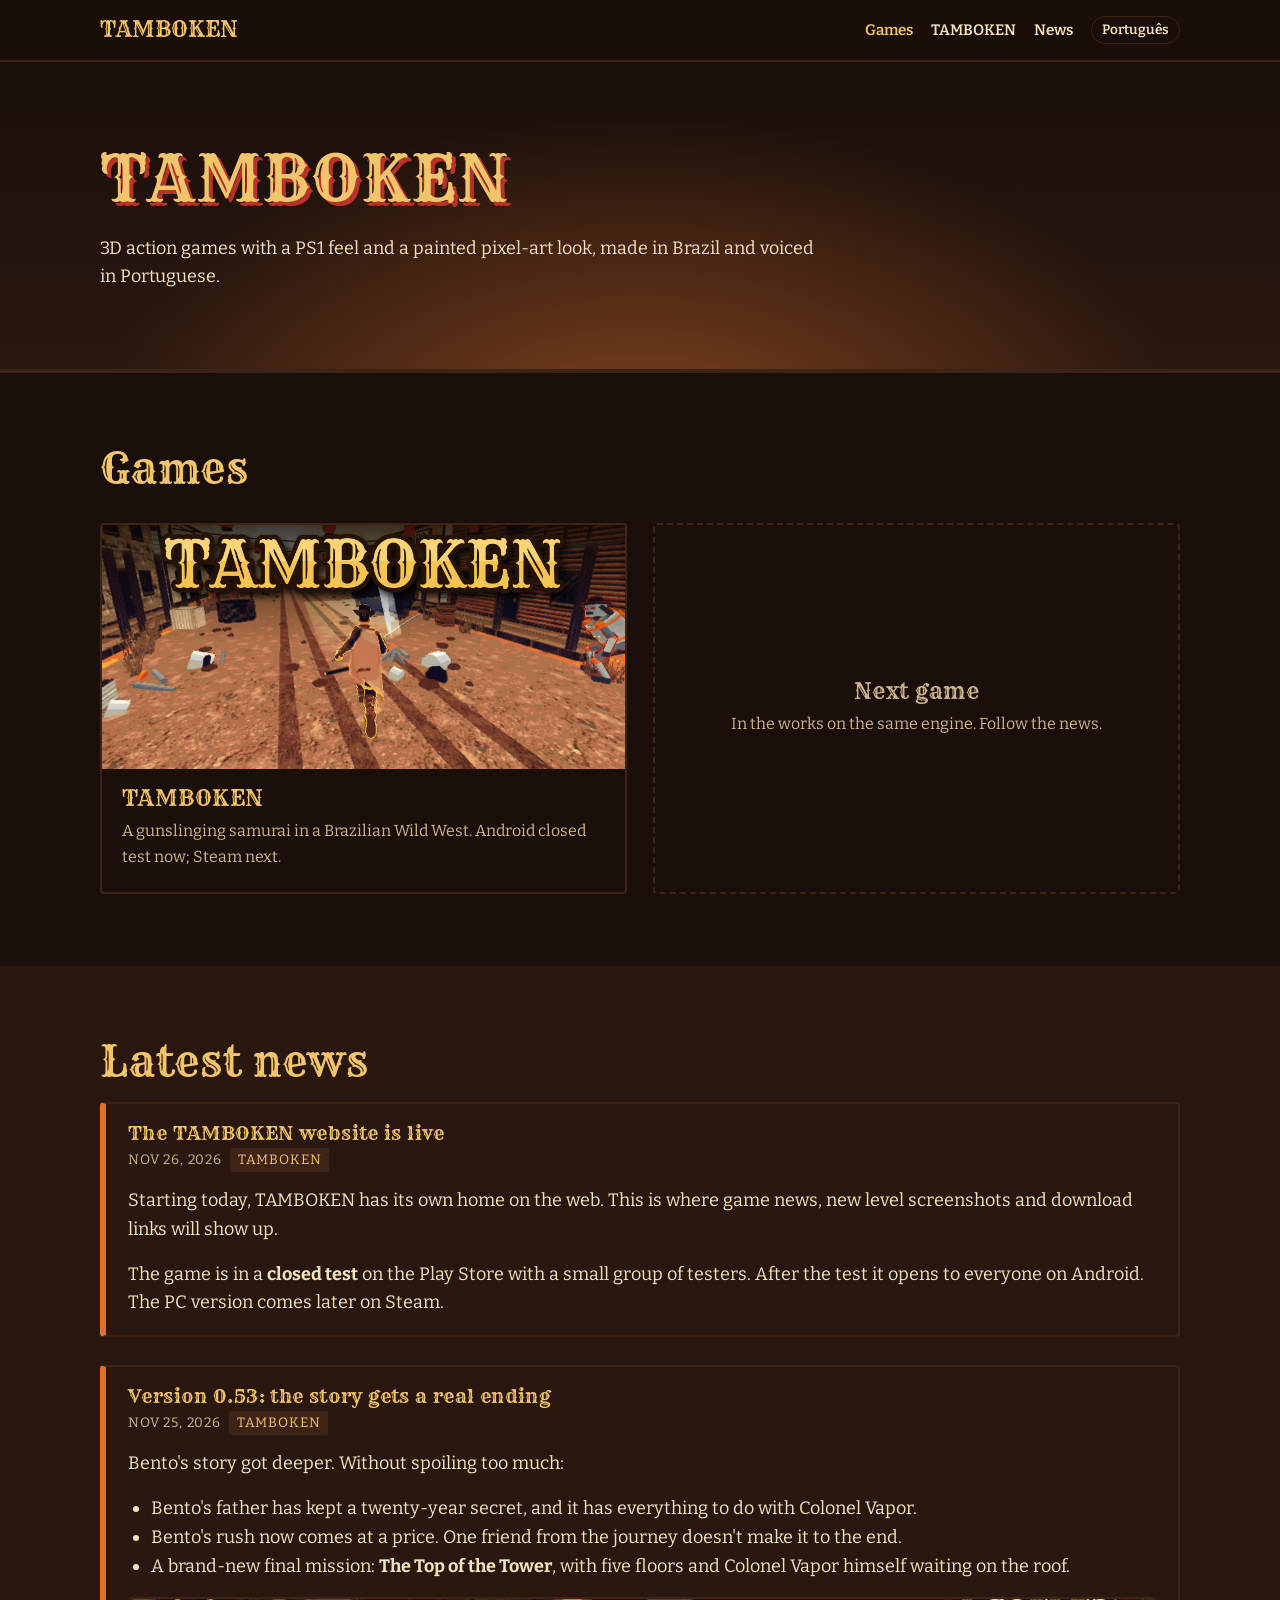
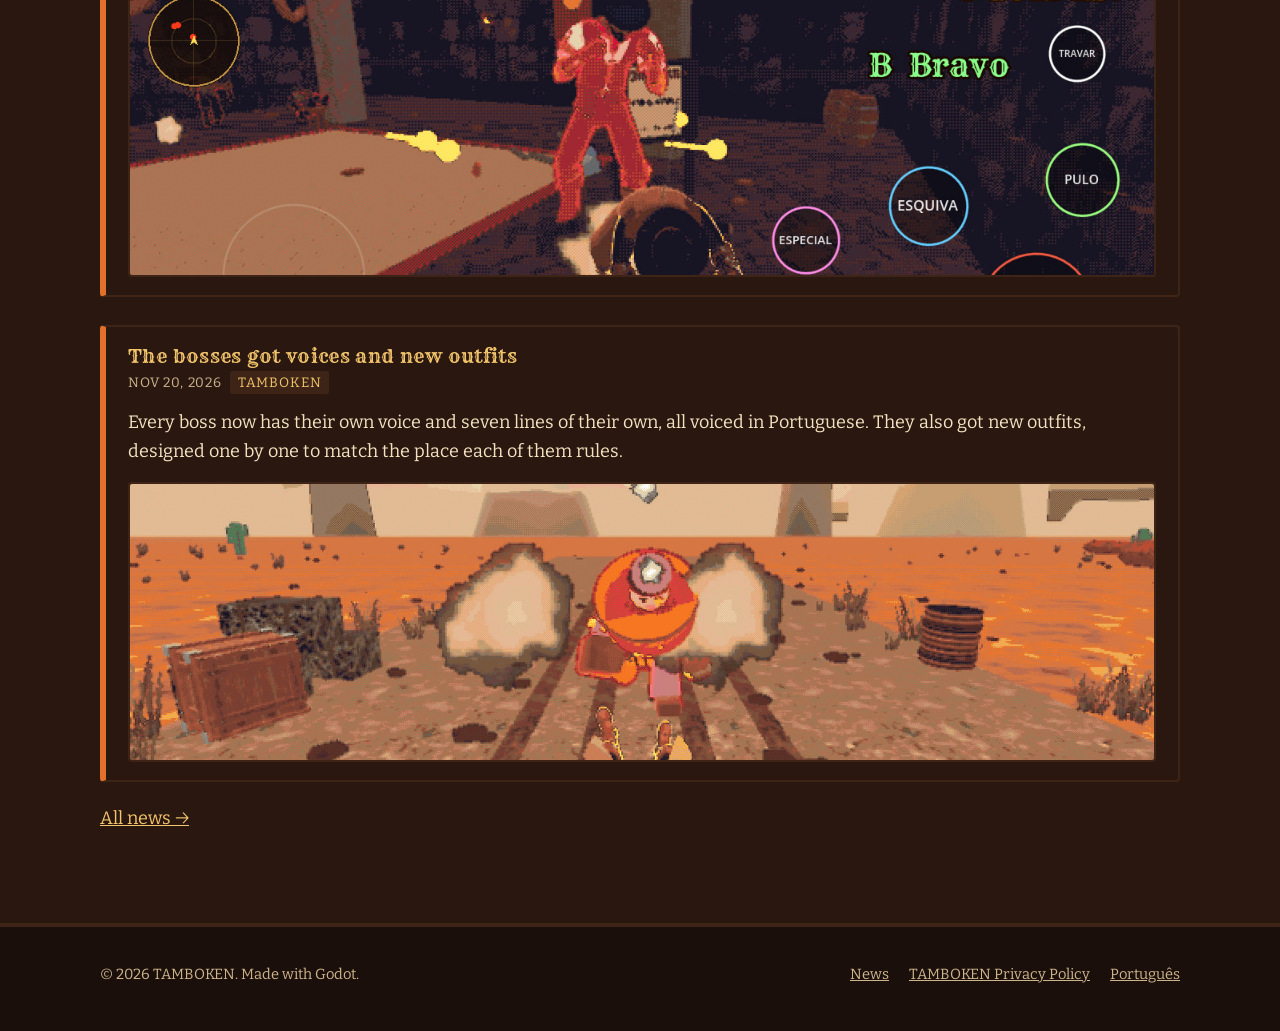
==== en/index.html @ 2572fbc9 "Site completo do TAMBOKEN (estudio, jogo, novidades, privacidade, ingles)" ====
<!doctype html>
<html lang="en">
<head>
<meta charset="utf-8">
<meta name="viewport" content="width=device-width, initial-scale=1">
<title>Games — TAMBOKEN</title>
<meta name="description" content="3D action games with a painted pixel-art look, made in Brazil. Meet TAMBOKEN: a gunslinging samurai in a Brazilian Wild West.">
<meta property="og:title" content="TAMBOKEN and other games">
<meta property="og:image" content="../tamboken/imagens/compartilhar.jpg">
<meta name="theme-color" content="#1a0f0a">
<link rel="alternate" hreflang="pt-BR" href="../">
<link rel="icon" href="../tamboken/imagens/cartao.jpg">
<link rel="stylesheet" href="../assets/estilo.css">
</head>
<body>
<a class="pular" href="#conteudo">Skip to content</a>

<header class="topo">
  <div class="envolve">
    <a class="marca" href="./" data-estudio>TAMBOKEN</a>
    <nav class="menu" aria-label="Menu">
      <a href="./" aria-current="page">Games</a>
      <a href="tamboken/">TAMBOKEN</a>
      <a href="novidades/">News</a>
      <a class="idioma" href="../" lang="pt-BR" hreflang="pt-BR">Português</a>
    </nav>
  </div>
</header>

<main id="conteudo">
  <section class="estudio-capa">
    <div class="envolve">
      <h1 data-estudio>TAMBOKEN</h1>
      <p class="intro">3D action games with a PS1 feel and a painted pixel-art look, made in Brazil and voiced in Portuguese.</p>
    </div>
  </section>

  <section class="secao">
    <div class="envolve">
      <h2>Games</h2>
      <div class="jogos">
        <a class="jogo-cartao" href="tamboken/">
          <img src="../tamboken/imagens/cartao.jpg" alt="TAMBOKEN" width="920" height="430">
          <div class="corpo">
            <h3>TAMBOKEN</h3>
            <p>A gunslinging samurai in a Brazilian Wild West. Android closed test now; Steam next.</p>
          </div>
        </a>
        <div class="jogo-cartao vazio">
          <div>
            <h3>Next game</h3>
            <p>In the works on the same engine. Follow the news.</p>
          </div>
        </div>
      </div>
    </div>
  </section>

  <section class="secao escura">
    <div class="envolve">
      <h2>Latest news</h2>
      <div class="posts resumo-posts" data-posts="novidades/posts.txt" data-limite="3" data-vazio="No news yet." data-erro="News could not be loaded right now."></div>
      <p style="margin-top:22px"><a href="novidades/">All news →</a></p>
    </div>
  </section>
</main>

<footer class="rodape">
  <div class="envolve">
    <div>© <span data-ano>2026</span> <span data-estudio>TAMBOKEN</span>. Made with Godot.</div>
    <nav aria-label="Footer">
      <a href="novidades/">News</a>
      <a href="../tamboken/privacidade.html#en">TAMBOKEN Privacy Policy</a>
      <a href="../" lang="pt-BR">Português</a>
    </nav>
  </div>
</footer>

<script src="../config.js"></script>
<script src="../assets/site.js"></script>
</body>
</html>
---- assets/estilo.css ----
/* ============ Fontes (SIL OFL — uso comercial permitido) ============ */
@font-face { font-family: "Rye"; src: url("fontes/Rye-Regular.ttf") format("truetype"); font-display: swap; }
@font-face { font-family: "Bitter"; src: url("fontes/Bitter.ttf") format("truetype"); font-weight: 100 900; font-display: swap; }

:root {
  --tinta: #1a0f0a;
  --tinta-2: #2a1810;
  --madeira: #3d2416;
  --papel: #f3e2c0;
  --papel-2: #e8d1a4;
  --ouro: #f2c46b;
  --ouro-2: #d9a441;
  --sol: #e0702a;
  --lanterna: #b8322a;
  --texto: #f3e2c0;
  --texto-suave: #cdb48c;
  --largura: 1120px;
  --raio: 4px;
}

* { box-sizing: border-box; }
html { scroll-behavior: smooth; }
body {
  margin: 0;
  background: var(--tinta);
  color: var(--texto);
  font-family: "Bitter", Georgia, serif;
  font-size: 18px;
  line-height: 1.6;
}
img, video { max-width: 100%; height: auto; display: block; }
a { color: var(--ouro); }
a:hover { color: #fff; }
h1, h2, h3 { font-family: "Rye", Georgia, serif; font-weight: normal; line-height: 1.15; letter-spacing: .02em; }
h2 { font-size: clamp(1.8rem, 4vw, 2.6rem); color: var(--ouro); margin: 0 0 .4em; }
h3 { font-size: 1.35rem; color: var(--ouro); margin: 0 0 .3em; }
.envolve { max-width: var(--largura); margin: 0 auto; padding: 0 20px; }
.pular { position: absolute; left: -999px; }
.pular:focus { left: 10px; top: 10px; background: var(--ouro); color: var(--tinta); padding: 8px 12px; z-index: 99; }

/* ============ Topo ============ */
.topo {
  position: sticky; top: 0; z-index: 20;
  background: rgba(26, 15, 10, .94);
  border-bottom: 2px solid var(--madeira);
  backdrop-filter: blur(4px);
}
.topo .envolve { display: flex; align-items: center; gap: 18px; min-height: 60px; flex-wrap: wrap; }
.marca { font-family: "Rye", serif; font-size: 1.35rem; color: var(--ouro); text-decoration: none; margin-right: auto; }
.menu { display: flex; gap: 6px 18px; flex-wrap: wrap; align-items: center; }
.menu a { color: var(--texto); text-decoration: none; font-weight: 600; font-size: .95rem; }
.menu a:hover, .menu a[aria-current="page"] { color: var(--ouro); }
.menu .idioma { border: 1px solid var(--madeira); padding: 2px 10px; border-radius: 20px; font-size: .85rem; }

/* ============ Botões ============ */
.botoes { display: flex; flex-wrap: wrap; gap: 12px; margin: 22px 0 0; }
.botao {
  display: inline-flex; align-items: center; gap: 10px;
  font-family: "Bitter", serif; font-weight: 800; font-size: 1.05rem;
  text-decoration: none; text-transform: uppercase; letter-spacing: .04em;
  padding: 14px 22px; border-radius: var(--raio);
  background: var(--ouro); color: var(--tinta);
  border: 2px solid var(--ouro);
  box-shadow: 4px 4px 0 var(--lanterna);
  transition: transform .1s, box-shadow .1s;
}
.botao:hover { color: var(--tinta); transform: translate(-2px, -2px); box-shadow: 6px 6px 0 var(--lanterna); }
.botao.secundario { background: transparent; color: var(--ouro); box-shadow: 4px 4px 0 var(--madeira); }
.botao.secundario:hover { color: #fff; }
.botao.em-breve { background: var(--tinta-2); color: var(--texto-suave); border-color: var(--madeira); box-shadow: none; cursor: default; pointer-events: none; }
.botao svg { width: 22px; height: 22px; flex: none; }
.botao small { display: block; font-size: .7rem; font-weight: 600; opacity: .8; letter-spacing: .02em; }
[hidden] { display: none !important; }

/* ============ Capa do jogo ============ */
.capa { position: relative; overflow: hidden; border-bottom: 4px solid var(--madeira); }
.capa-img { width: 100%; aspect-ratio: 1232 / 706; max-height: 78vh; object-fit: cover; object-position: center top; }
.capa::after {
  content: ""; position: absolute; inset: 0;
  background: linear-gradient(to bottom, transparent 45%, rgba(26, 15, 10, .75) 75%, var(--tinta) 100%);
  pointer-events: none;
}
.capa-texto { position: absolute; left: 0; right: 0; bottom: 0; z-index: 2; padding-bottom: 28px; }
.lema { font-family: "Rye", serif; font-size: clamp(1.6rem, 4.5vw, 3rem); color: #fff; margin: 0; text-shadow: 3px 3px 0 var(--lanterna); }
.resumo { max-width: 640px; font-size: 1.1rem; margin: 8px 0 0; text-shadow: 0 2px 6px #000; }
.selo {
  display: inline-block; font-weight: 800; font-size: .8rem; text-transform: uppercase; letter-spacing: .08em;
  background: var(--lanterna); color: #fff; padding: 4px 10px; border-radius: 2px; margin-bottom: 10px;
}
@media (max-width: 720px) {
  .capa-texto { position: static; padding-top: 10px; }
  .capa::after { display: none; }
}

/* ============ Seções ============ */
.secao { padding: 72px 0; }
.secao.papel { background: var(--papel); color: var(--tinta); }
.secao.papel h2, .secao.papel h3 { color: var(--lanterna); }
.secao.papel a { color: var(--lanterna); }
.secao.escura { background: var(--tinta-2); }
.intro { max-width: 720px; font-size: 1.12rem; }
.divisa { height: 14px; background:
  repeating-linear-gradient(90deg, var(--ouro-2) 0 8px, transparent 8px 16px) top / 100% 4px no-repeat,
  repeating-linear-gradient(90deg, transparent 0 8px, var(--ouro-2) 8px 16px) bottom / 100% 4px no-repeat;
  opacity: .5; }

.historia { display: grid; grid-template-columns: 1.1fr .9fr; gap: 48px; align-items: center; }
.historia p { margin: 0 0 1em; }
.telefone {
  justify-self: center; width: min(320px, 100%);
  padding: 12px; background: #0d0806; border: 3px solid var(--madeira); border-radius: 28px;
  box-shadow: 10px 10px 0 rgba(0, 0, 0, .35);
}
.telefone video { width: 100%; aspect-ratio: 9 / 16; border-radius: 18px; background: #000; }
.legenda { text-align: center; font-size: .9rem; color: var(--texto-suave); margin-top: 10px; }
@media (max-width: 860px) { .historia { grid-template-columns: 1fr; } }

.cartazes { display: grid; grid-template-columns: repeat(4, 1fr); gap: 22px; margin-top: 32px; }
@media (max-width: 960px) { .cartazes { grid-template-columns: repeat(2, 1fr); } }
@media (max-width: 540px) { .cartazes { grid-template-columns: 1fr; } }
.cartaz {
  background: var(--papel-2); color: var(--tinta);
  border: 2px solid var(--madeira); padding: 22px 20px;
  box-shadow: 6px 6px 0 rgba(61, 36, 22, .35);
  position: relative;
}
.cartaz::before { content: "★"; position: absolute; top: 10px; right: 14px; color: var(--lanterna); font-size: 1.1rem; }
.cartaz h3 { color: var(--lanterna); }
.cartaz p { margin: 0; font-size: 1rem; }

.galeria { display: grid; grid-template-columns: repeat(auto-fill, minmax(260px, 1fr)); gap: 12px; margin-top: 28px; }
.galeria button { padding: 0; border: 2px solid var(--madeira); background: none; cursor: zoom-in; border-radius: var(--raio); overflow: hidden; }
.galeria img { width: 100%; aspect-ratio: 16 / 9; object-fit: cover; transition: transform .25s; }
.galeria button:hover img, .galeria button:focus-visible img { transform: scale(1.04); }

.lista-check { list-style: none; padding: 0; margin: 0; columns: 2 280px; column-gap: 40px; }
.lista-check li { break-inside: avoid; padding: 6px 0 6px 30px; position: relative; }
.lista-check li::before { content: "✦"; position: absolute; left: 0; color: var(--sol); }

.chamada { text-align: center; }
.chamada .botoes { justify-content: center; }
.chamada p { max-width: 640px; margin: 0 auto; }

/* ============ Lightbox ============ */
.lupa { position: fixed; inset: 0; z-index: 50; background: rgba(0, 0, 0, .92); display: grid; place-items: center; padding: 20px; }
.lupa img { max-height: 90vh; border: 3px solid var(--madeira); }
.lupa button { position: absolute; top: 14px; right: 18px; font-size: 2rem; background: none; border: 0; color: #fff; cursor: pointer; }

/* ============ Estúdio (página inicial) ============ */
.estudio-capa { padding: 80px 0 60px; background:
  radial-gradient(ellipse at 50% 120%, rgba(224, 112, 42, .45), transparent 60%),
  linear-gradient(var(--tinta), var(--tinta-2)); border-bottom: 4px solid var(--madeira); }
.estudio-capa h1 { font-size: clamp(2.2rem, 6vw, 4rem); color: var(--ouro); margin: 0 0 12px; text-shadow: 4px 4px 0 var(--lanterna); }
.jogos { display: grid; grid-template-columns: repeat(auto-fit, minmax(300px, 1fr)); gap: 26px; margin-top: 30px; }
.jogo-cartao { background: var(--tinta); border: 2px solid var(--madeira); border-radius: var(--raio); overflow: hidden; text-decoration: none; color: var(--texto); display: flex; flex-direction: column; transition: transform .15s, border-color .15s; }
a.jogo-cartao:hover { transform: translateY(-4px); border-color: var(--ouro-2); color: var(--texto); }
.jogo-cartao img { width: 100%; aspect-ratio: 920 / 430; object-fit: cover; }
.jogo-cartao .corpo { padding: 18px 20px 22px; }
.jogo-cartao p { margin: 0; font-size: 1rem; color: var(--texto-suave); }
.jogo-cartao.vazio { border-style: dashed; justify-content: center; align-items: center; min-height: 260px; text-align: center; padding: 20px; }
.jogo-cartao.vazio h3 { color: var(--texto-suave); }

/* ============ Novidades ============ */
.posts { display: grid; gap: 28px; }
.post { background: var(--tinta-2); border: 2px solid var(--madeira); border-left: 6px solid var(--sol); padding: 26px 28px; border-radius: var(--raio); }
.post h3 { font-size: 1.5rem; margin-bottom: 4px; }
.post .data { font-size: .85rem; color: var(--texto-suave); text-transform: uppercase; letter-spacing: .06em; margin: 0 0 14px; }
.post .etiqueta { display: inline-block; margin-left: 8px; background: var(--madeira); color: var(--ouro); padding: 1px 8px; border-radius: 2px; }
.post p { margin: 0 0 .9em; }
.post ul { margin: 0 0 .9em; padding-left: 1.3em; }
.post img { border: 2px solid var(--madeira); margin: 8px 0 14px; border-radius: var(--raio); }
.post :last-child { margin-bottom: 0; }
.resumo-posts .post { padding: 18px 22px; }
.resumo-posts .post h3 { font-size: 1.2rem; }
.resumo-posts .post img { width: 100%; max-height: 280px; object-fit: cover; }
.aviso { color: var(--texto-suave); font-style: italic; }

/* ============ Texto (privacidade) ============ */
.texto { max-width: 780px; }
.texto h1 { font-size: clamp(1.8rem, 4vw, 2.6rem); color: var(--lanterna); margin: 0 0 6px; }
.texto h2 { font-family: "Bitter", serif; font-weight: 800; font-size: 1.15rem; color: var(--lanterna); margin: 1.6em 0 .4em; text-transform: uppercase; letter-spacing: .04em; }
.texto ul { padding-left: 1.2em; }
.texto .data { color: #6b4a2e; margin-top: 0; }
.texto hr { border: 0; border-top: 2px dashed var(--madeira); margin: 56px 0; }
.trocar-idioma { display: inline-block; margin-bottom: 26px; font-weight: 700; }

/* ============ Rodapé ============ */
.rodape { border-top: 4px solid var(--madeira); padding: 36px 0 44px; font-size: .92rem; color: var(--texto-suave); }
.rodape .envolve { display: flex; flex-wrap: wrap; gap: 14px 28px; justify-content: space-between; }
.rodape nav { display: flex; flex-wrap: wrap; gap: 8px 20px; }
.rodape a { color: var(--texto-suave); }
.rodape a:hover { color: var(--ouro); }
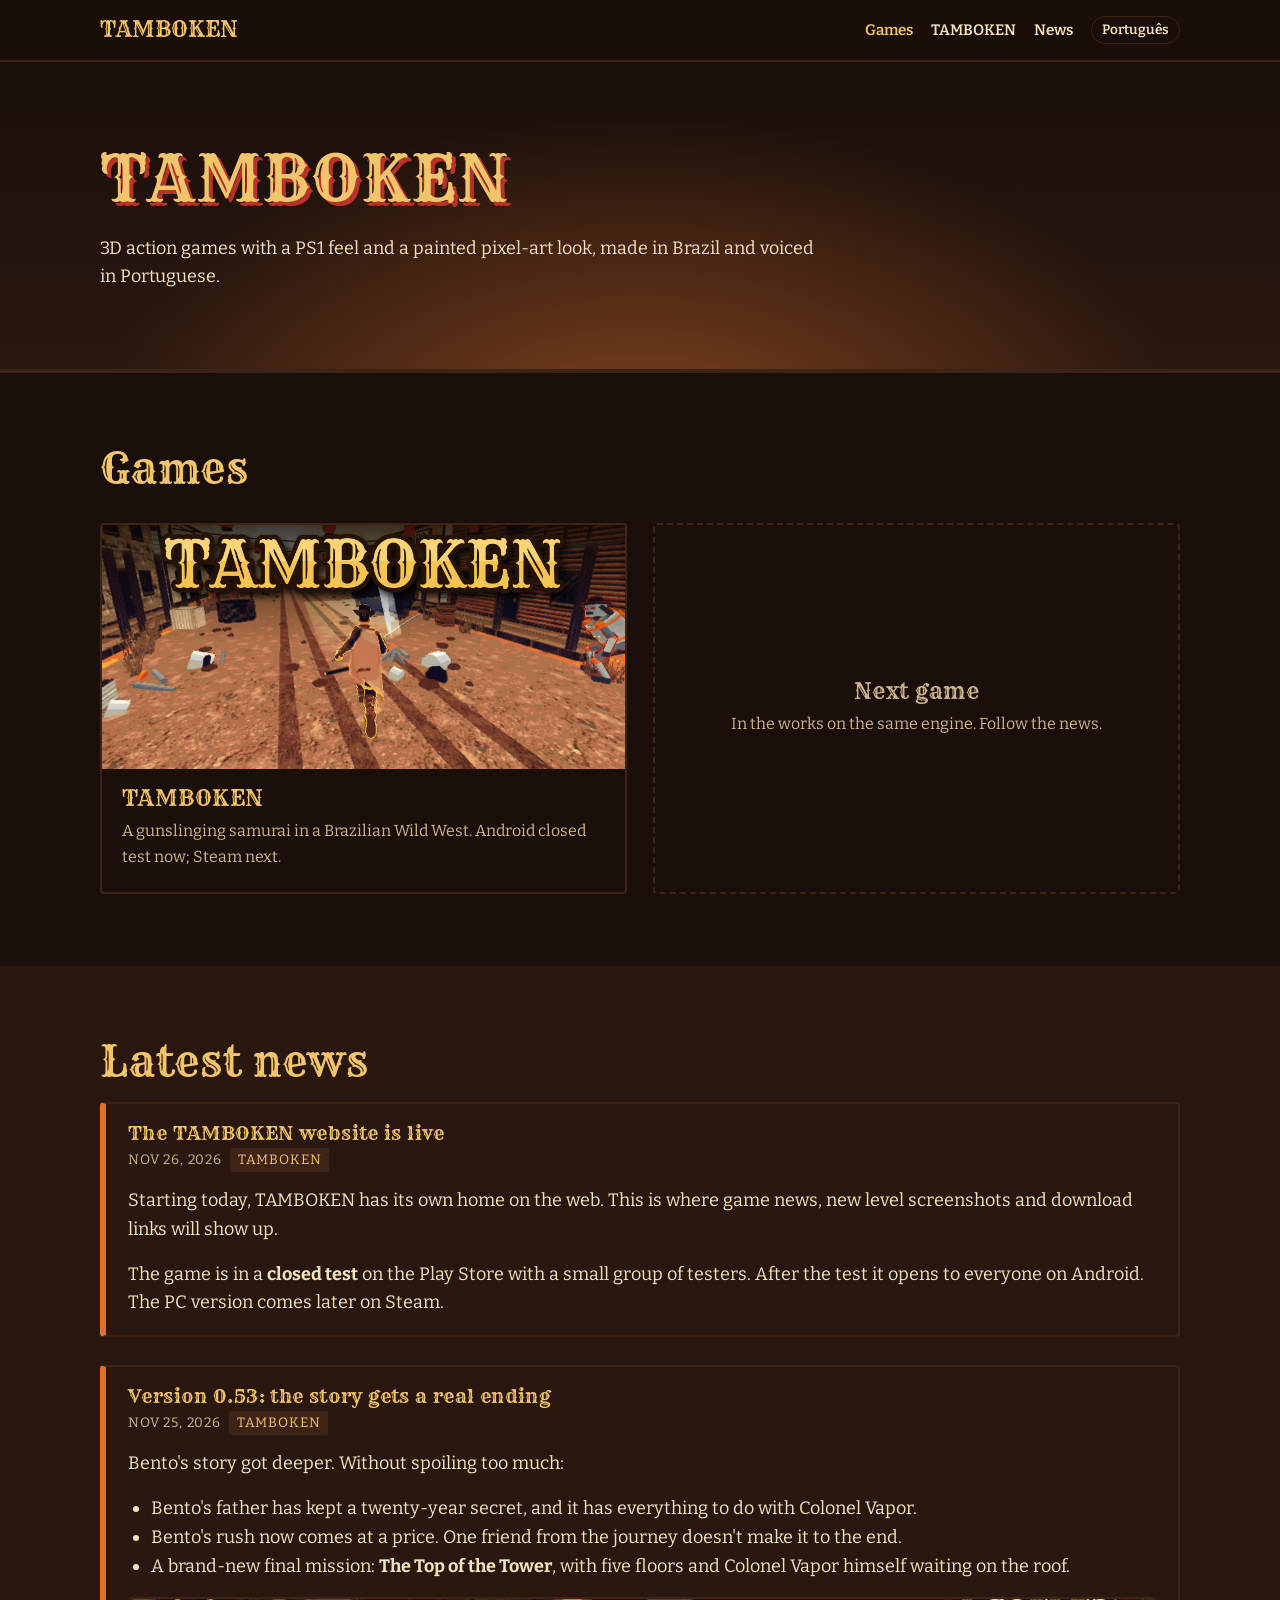
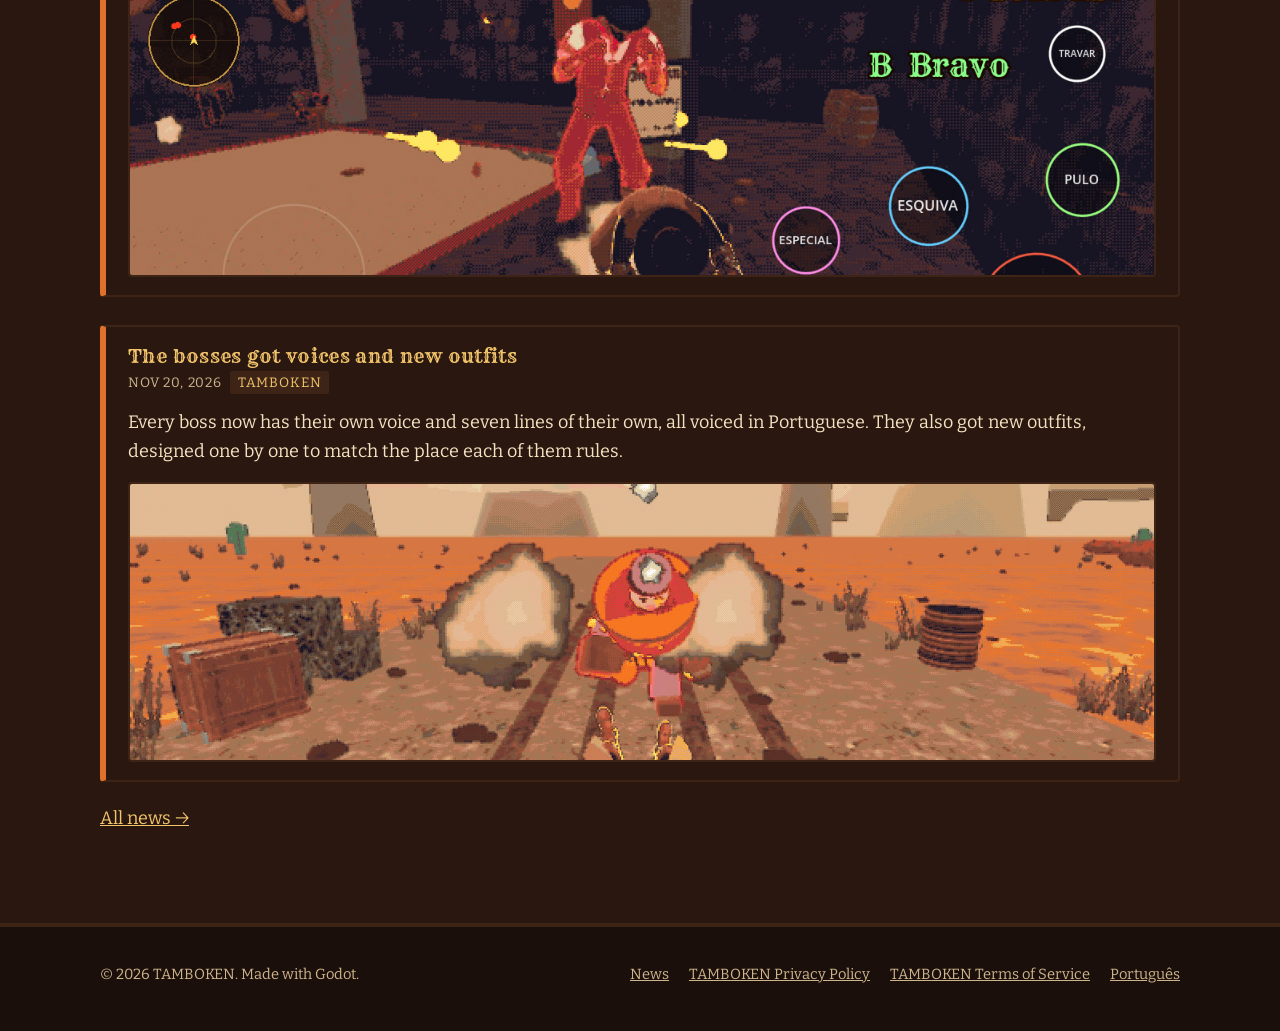
==== commit 014e6405: "Adiciona página de Termos de Uso (PT/EN) e links no rodapé Co-Authored-By: Claude Opus 5.5 <noreply@" ====
--- a/en/index.html
+++ b/en/index.html
@@ -71,6 +71,7 @@
     <nav aria-label="Footer">
       <a href="novidades/">News</a>
       <a href="../tamboken/privacidade.html#en">TAMBOKEN Privacy Policy</a>
+      <a href="../tamboken/termos.html#en">TAMBOKEN Terms of Service</a>
       <a href="../" lang="pt-BR">Português</a>
     </nav>
   </div>
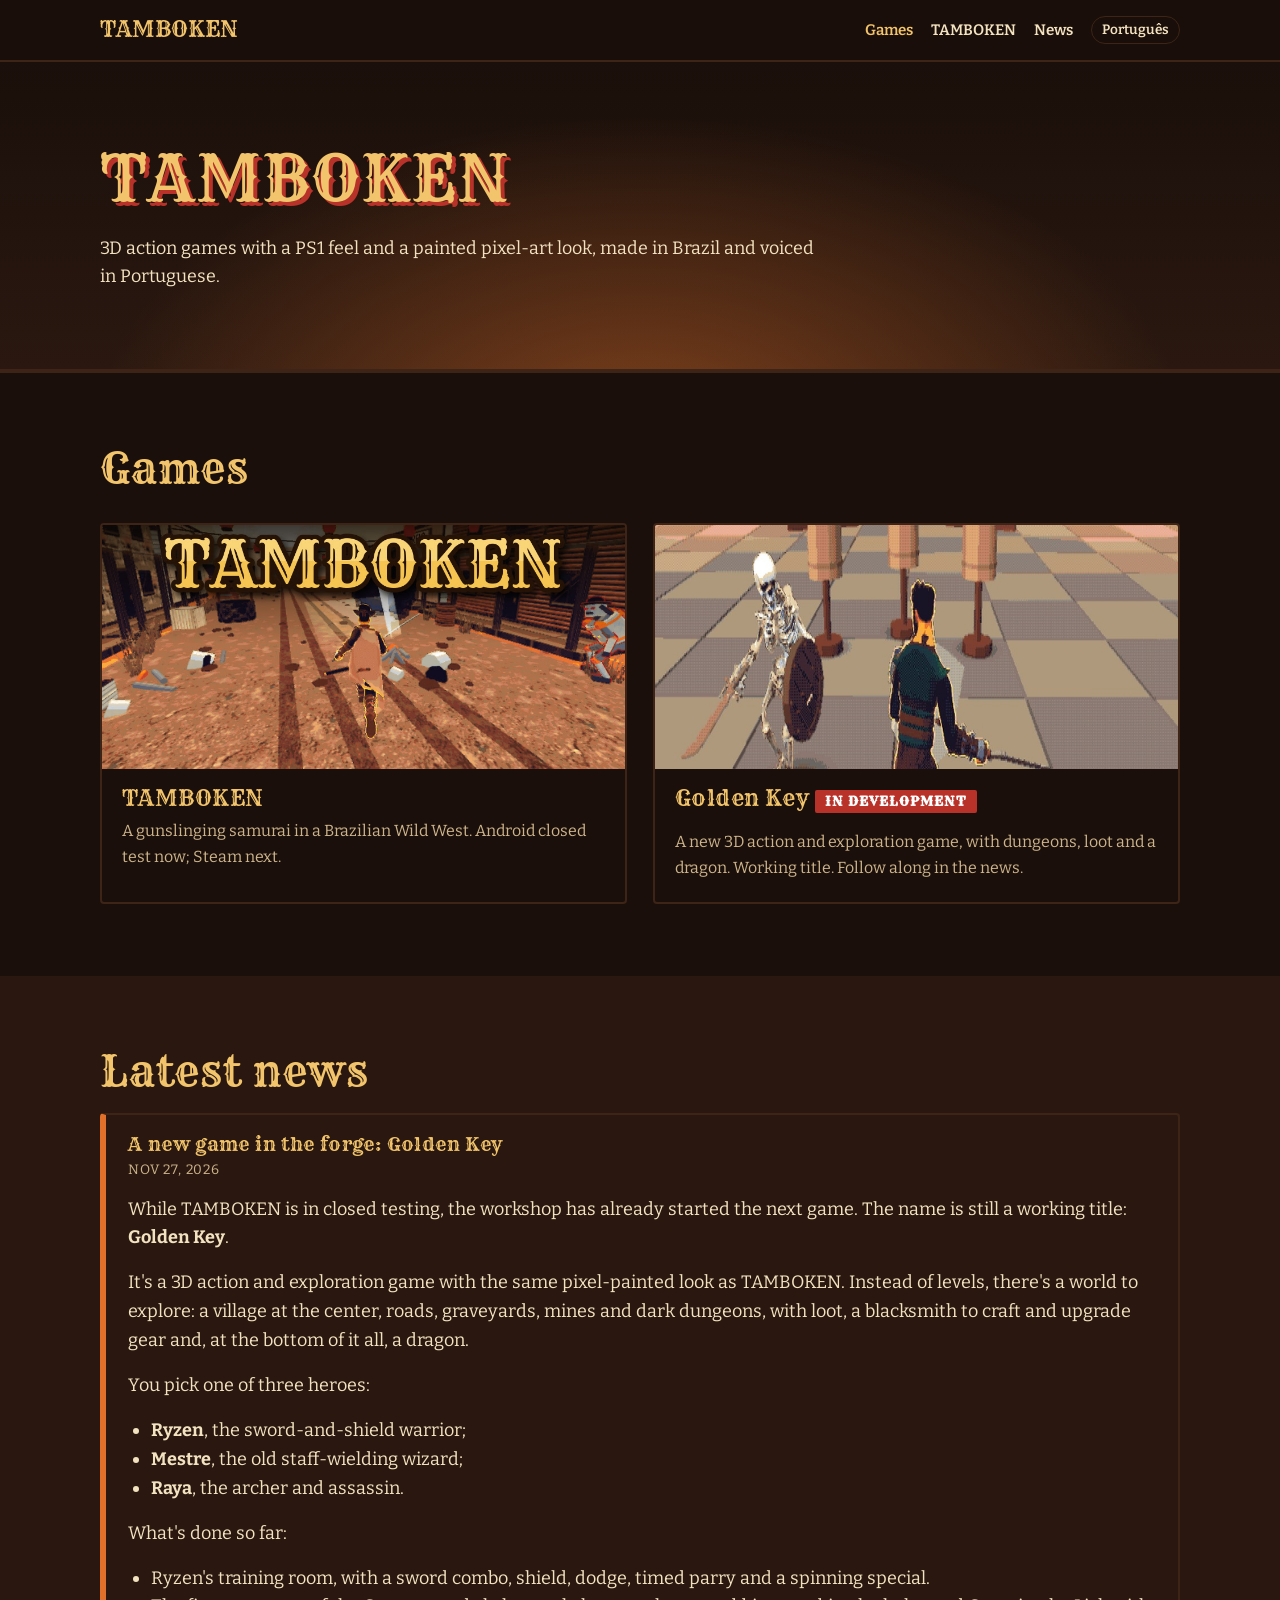
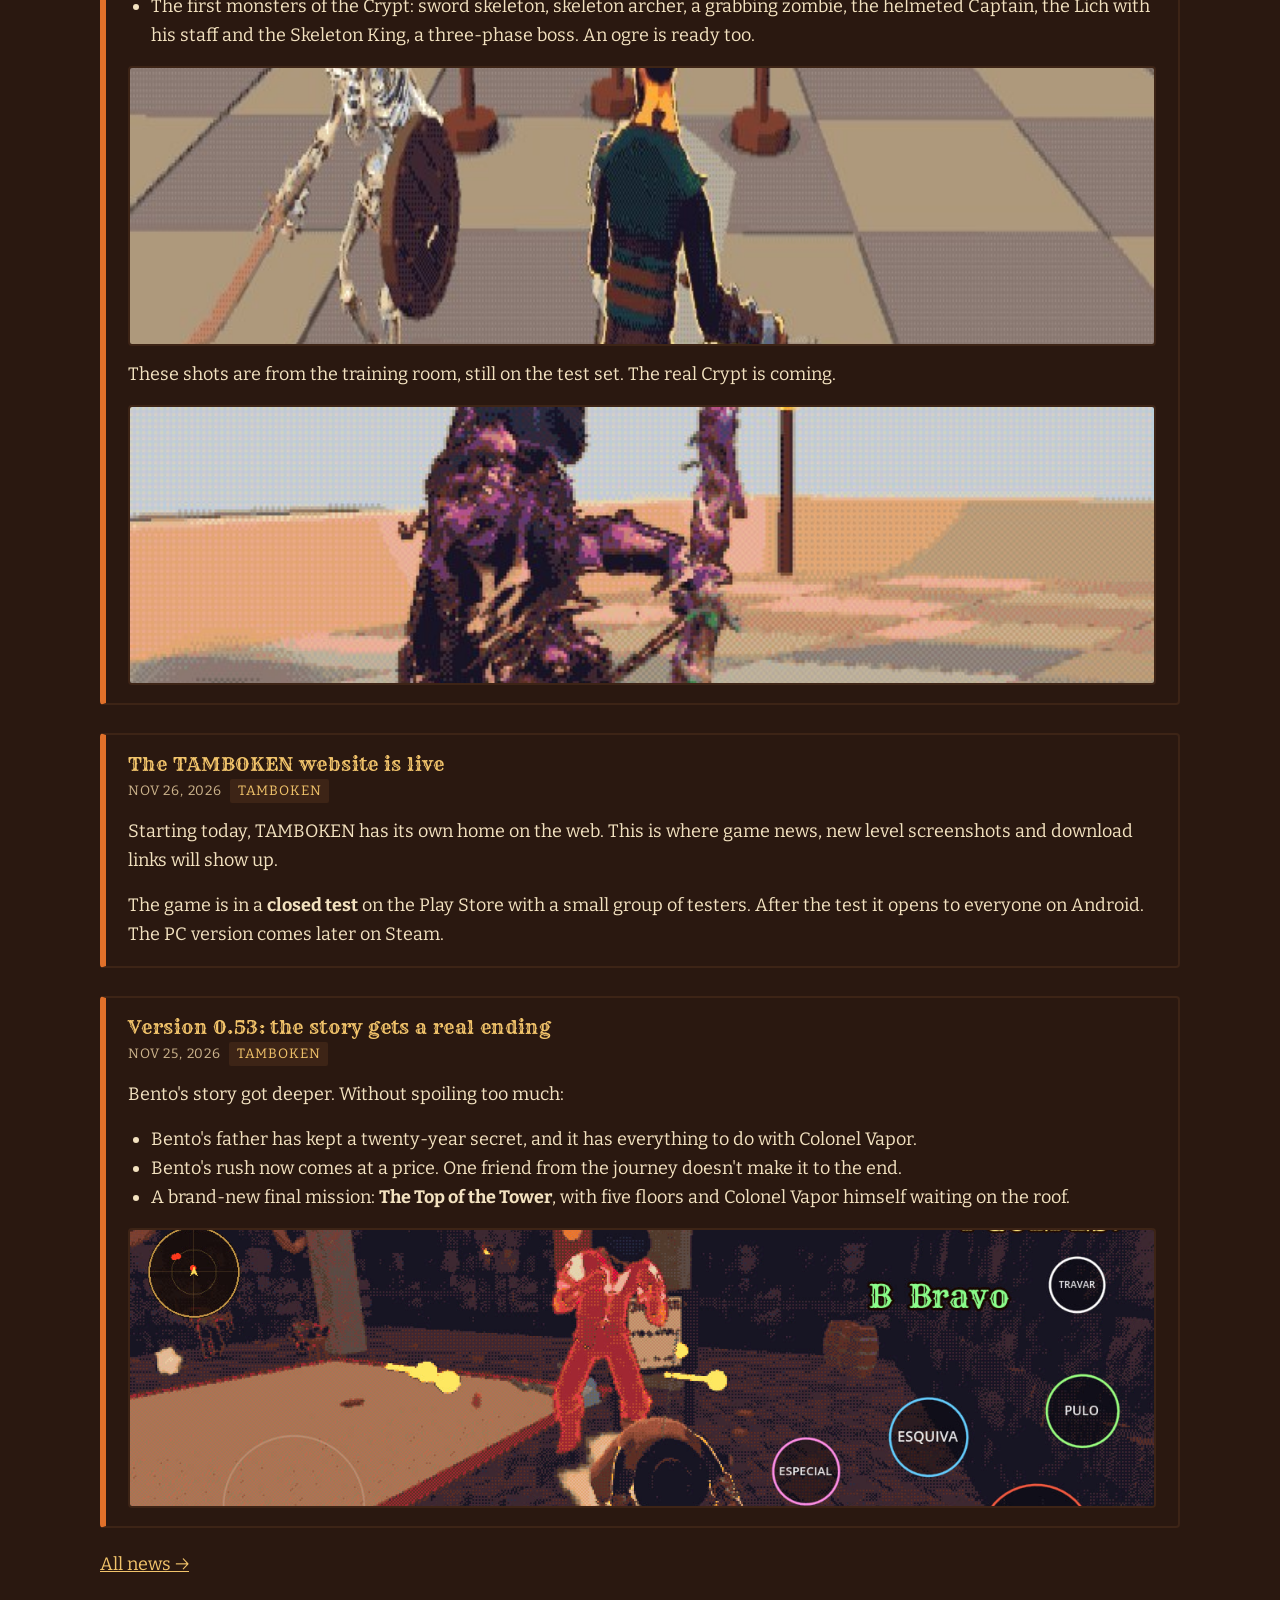
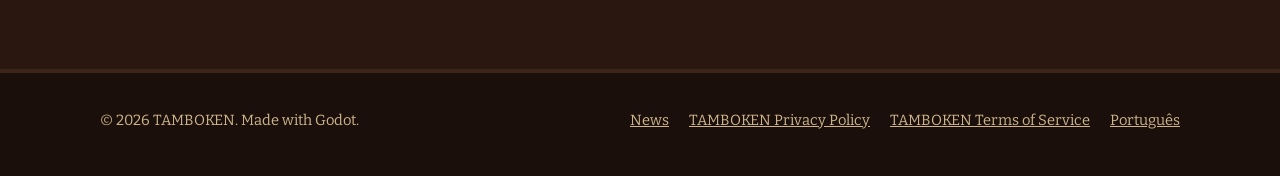
==== commit 467e771c: "Novo jogo em produção: Golden Key (cartão e novidade PT/EN) Co-Authored-By: Claude Opus 5.5 <noreply" ====
--- a/en/index.html
+++ b/en/index.html
@@ -46,12 +46,13 @@
             <p>A gunslinging samurai in a Brazilian Wild West. Android closed test now; Steam next.</p>
           </div>
         </a>
-        <div class="jogo-cartao vazio">
-          <div>
-            <h3>Next game</h3>
-            <p>In the works on the same engine. Follow the news.</p>
+        <a class="jogo-cartao" href="novidades/">
+          <img src="../novidades/fotos/golden-key-cartao.jpg" alt="Golden Key: the warrior Ryzen faces a skeleton in the training room" width="920" height="430">
+          <div class="corpo">
+            <h3>Golden Key <span class="selo">In development</span></h3>
+            <p>A new 3D action and exploration game, with dungeons, loot and a dragon. Working title. Follow along in the news.</p>
           </div>
-        </div>
+        </a>
       </div>
     </div>
   </section>
